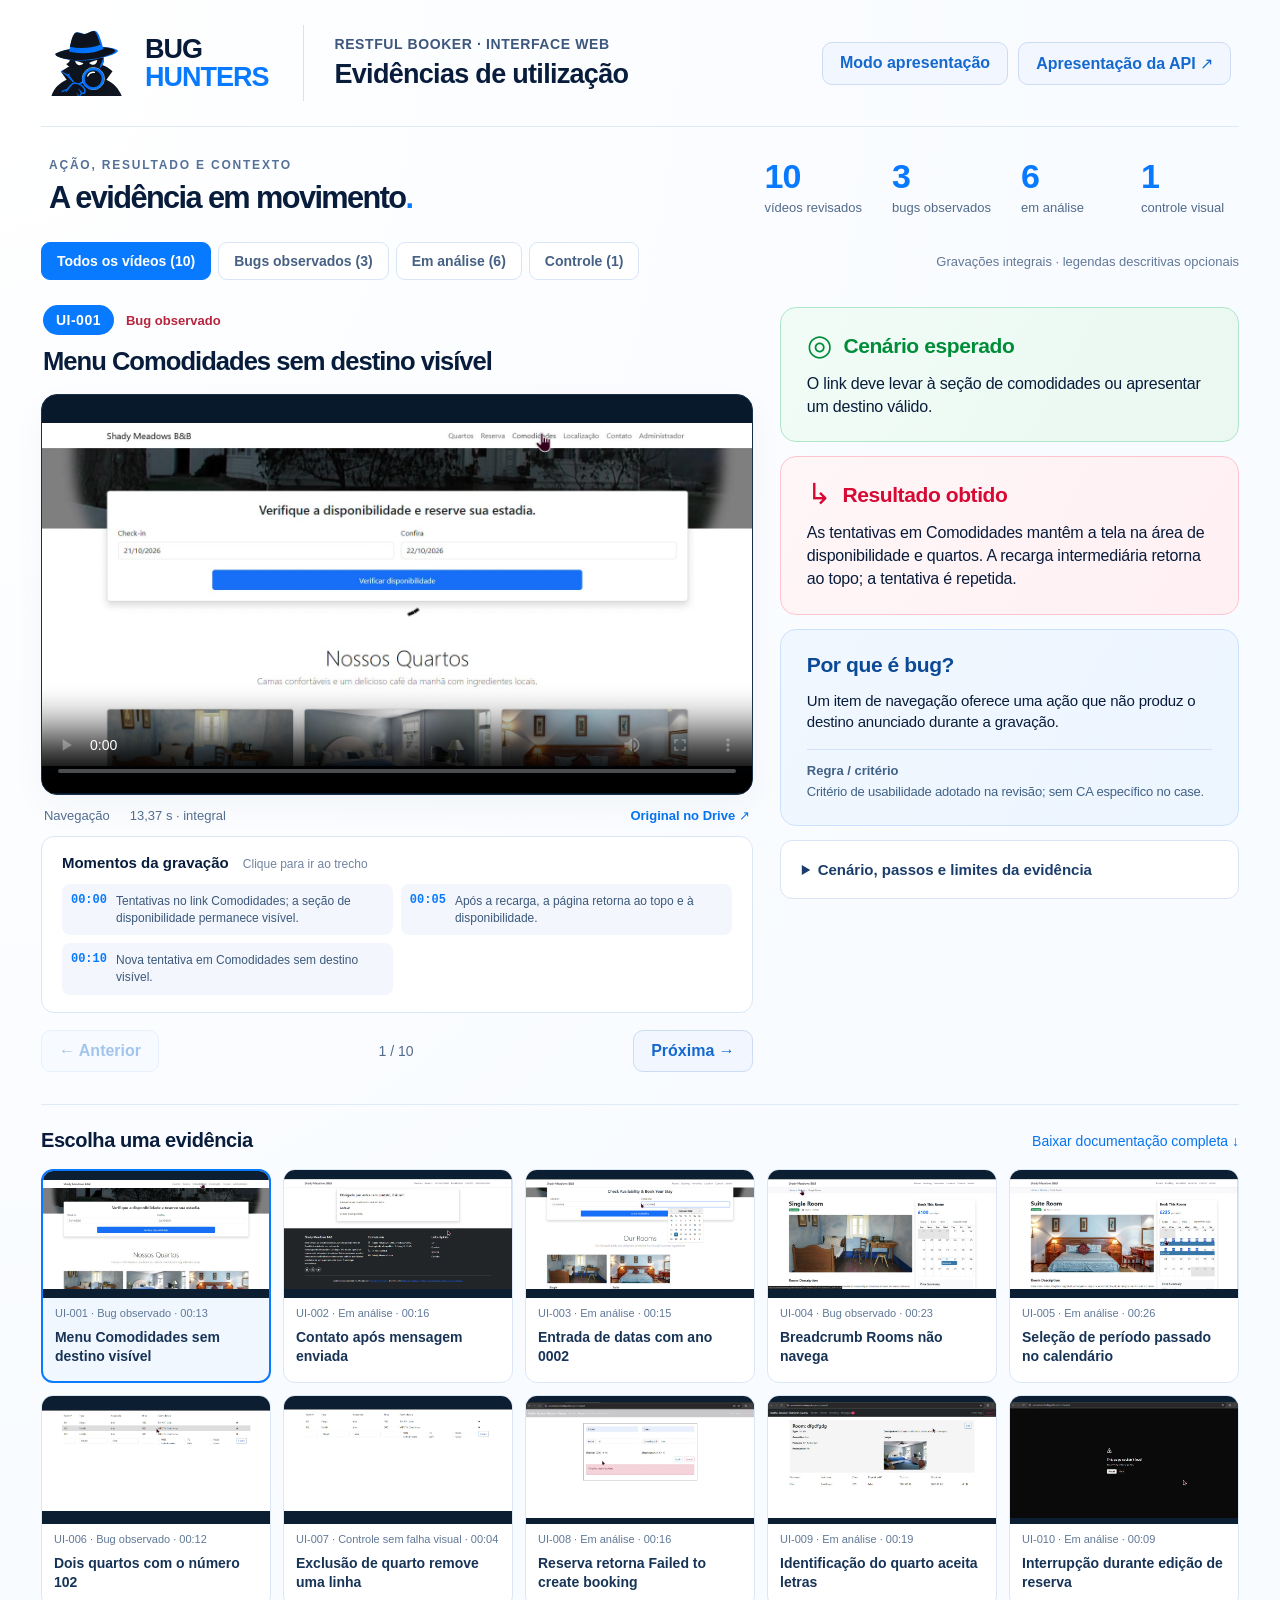
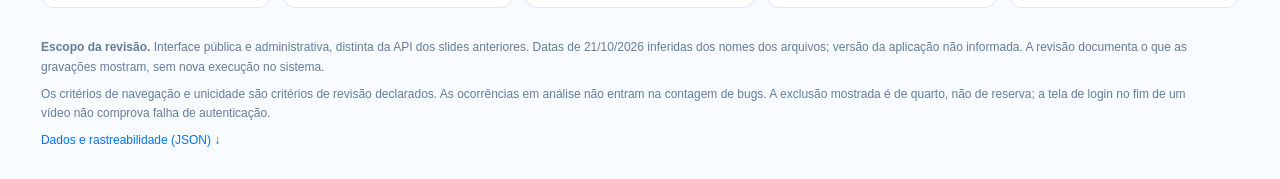
==== manual.html @ b0c9ce9c "Add reviewed UI video evidence with player, chapters and traceable reports" ====
<!doctype html>
<html lang="pt-BR">
<head>
  <meta charset="utf-8">
  <meta name="viewport" content="width=device-width,initial-scale=1">
  <meta name="theme-color" content="#f8fbff">
  <meta name="description" content="Evidências de utilização do Restful Booker: 10 vídeos revisados, cenários, resultados e análise dos bugs de interface.">
  <title>Evidências em vídeo | Bug Hunters</title>
  <link rel="icon" href="assets/favicon.svg" type="image/svg+xml">
  <link rel="stylesheet" href="manual.css">
  <script src="manual.js" defer></script>
</head>
<body>
  <header class="masthead">
    <a class="brand" href="index.html#slide-1" aria-label="Bug Hunters — apresentação"><img src="assets/bug-hunters-symbol.svg" alt=""><span>BUG<b>HUNTERS</b></span></a>
    <div class="heading"><span>RESTFUL BOOKER · INTERFACE WEB</span><strong>Evidências de utilização</strong></div>
    <div class="header-actions"><button class="button" id="presentation-mode" aria-pressed="false">Modo apresentação</button><a class="button api-link" href="index.html#slide-3">Apresentação da API ↗</a></div>
  </header>
  <main>
    <section class="overview" aria-label="Resultado da revisão">
      <div><p class="eyebrow">AÇÃO, RESULTADO E CONTEXTO</p><h1>A evidência em movimento<span>.</span></h1></div>
      <div class="metrics"><div><b>10</b><span>vídeos revisados</span></div><div><b>3</b><span>bugs observados</span></div><div><b>6</b><span>em análise</span></div><div><b>1</b><span>controle visual</span></div></div>
    </section>
    <div class="filter-row"><div class="filters" role="group" aria-label="Filtrar evidências"><button data-filter="all" aria-pressed="true">Todos os vídeos (10)</button><button data-filter="bug" aria-pressed="false">Bugs observados (3)</button><button data-filter="inconclusivo" aria-pressed="false">Em análise (6)</button><button data-filter="controle" aria-pressed="false">Controle (1)</button></div><span class="review-note">Gravações integrais · legendas descritivas opcionais</span></div>
    <section class="workspace" aria-label="Evidência selecionada">
      <div class="media-column">
        <div class="case-heading"><div><span id="case-id" class="id-tag"></span><span id="case-status" class="status"></span></div><h2 id="case-title"></h2></div>
        <div class="video-stage"><video id="evidence-video" controls playsinline preload="metadata" aria-label="Gravação de utilização selecionada"></video></div>
        <div class="video-meta"><span id="case-area"></span><span id="duration"></span><a id="source-link" target="_blank" rel="noopener">Original no Drive ↗</a></div>
        <div class="timeline"><h3>Momentos da gravação <small>Clique para ir ao trecho</small></h3><div id="chapters"></div></div>
        <div class="case-navigation"><button id="previous" class="button" aria-label="Evidência anterior">← Anterior</button><span id="counter"></span><button id="next" class="button" aria-label="Próxima evidência">Próxima →</button></div>
      </div>
      <aside class="analysis" aria-label="Cenário e análise">
        <article class="box expected"><h3><span aria-hidden="true">◎</span> Cenário esperado</h3><p id="expected"></p></article>
        <article class="box obtained"><h3><span aria-hidden="true">↳</span> Resultado obtido</h3><p id="obtained"></p></article>
        <article class="box explanation"><h3 id="why-title">Por que é bug?</h3><p id="why"></p><div class="rule"><strong>Regra / critério</strong><p id="rule"></p></div></article>
        <details class="details" id="execution"><summary>Cenário, passos e limites da evidência</summary><ol id="steps"></ol><h4>O que ainda precisa ser confirmado</h4><p id="limit"></p><p id="severity"></p></details>
      </aside>
    </section>
    <section class="library" aria-label="Índice dos vídeos"><div class="library-heading"><h2>Escolha uma evidência</h2><a href="EVIDENCIAS-UTILIZACAO.md" download>Baixar documentação completa ↓</a></div><nav id="evidence-list" aria-label="Vídeos disponíveis"></nav></section>
    <footer class="scope"><p><strong>Escopo da revisão.</strong> Interface pública e administrativa, distinta da API dos slides anteriores. Datas de 21/10/2026 inferidas dos nomes dos arquivos; versão da aplicação não informada. A revisão documenta o que as gravações mostram, sem nova execução no sistema.</p><p>Os critérios de navegação e unicidade são critérios de revisão declarados. As ocorrências em análise não entram na contagem de bugs. A exclusão mostrada é de quarto, não de reserva; a tela de login no fim de um vídeo não comprova falha de autenticação.</p><a href="manual-data.json" download>Dados e rastreabilidade (JSON) ↓</a></footer>
    <p class="sr-only" id="announcement" role="status" aria-live="polite"></p>
    <noscript>Ative JavaScript para abrir os vídeos. <a href="EVIDENCIAS-UTILIZACAO.md">Ler documentação</a>.</noscript>
  </main>
</body>
</html>
---- manual.css ----
:root{font-family:Inter,Segoe UI,Arial,sans-serif;color:#081c3b;background:#f8fbff;font-synthesis:none}*{box-sizing:border-box}body{margin:0;background:radial-gradient(ellipse at top left,#fff,#f8fbff 65%);min-height:100vh}button,a,video,summary{-webkit-tap-highlight-color:transparent}button,a{font:inherit}button,summary{cursor:pointer}a{color:#0674ee;text-decoration:none}button:focus-visible,a:focus-visible,summary:focus-visible,video:focus-visible{outline:3px solid #087aff;outline-offset:4px}button{border:0}button:disabled{opacity:.38;cursor:default}.masthead{margin:0 3.2%;padding:25px 8px;display:flex;align-items:center;gap:30px;border-bottom:1px solid #dfE9f6}.brand{display:flex;align-items:center;gap:20px;padding-right:35px;border-right:1px solid #d7e3f4;color:#071b39;font-size:27px;font-weight:850;line-height:1.04;letter-spacing:-1px}.brand img{width:76px;height:76px}.brand b{display:block;color:#087aff}.heading{display:grid;gap:7px}.heading>span{font-size:14px;color:#3e577c;letter-spacing:.6px;font-weight:650}.heading>strong{font-size:27px;letter-spacing:-.7px}.button{display:inline-flex;justify-content:center;align-items:center;gap:9px;border:1px solid #cbdcf3;border-radius:10px;background:#f2f7ff;color:#1569ce;padding:11px 17px;font-size:16px;font-weight:650;white-space:nowrap}.button:hover{background:#e5f0ff}.api-link{margin-left:auto}main{padding:0 3.2% 28px}.overview{display:flex;justify-content:space-between;align-items:center;gap:25px;padding:30px 8px 27px}.eyebrow{font-size:12px;letter-spacing:1.8px;font-weight:700;color:#557197;margin:0 0 9px}h1{font-size:clamp(25px,2.4vw,43px);letter-spacing:-1.6px;margin:0;line-height:1.1}h1 span{color:#087aff}.metrics{display:flex;gap:30px}.metrics>div{display:grid;gap:4px;min-width:90px}.metrics b{font-size:34px;color:#087aff;letter-spacing:-1px}.metrics span{font-size:13px;color:#526b8b}.filter-row{display:flex;justify-content:space-between;align-items:center;gap:18px;margin-bottom:25px}.filters{display:flex;flex-wrap:wrap;gap:7px}.filters button{border:1px solid #d8e5f7;border-radius:9px;background:white;color:#466183;padding:10px 15px;font-size:14px;font-weight:650}.filters button[aria-pressed=true]{background:#087aff;color:white;border-color:#087aff}.filters button:hover{box-shadow:0 3px 12px #087aff14}.review-note{color:#627898;font-size:13px}.workspace{display:grid;grid-template-columns:minmax(0,1.55fr) minmax(0,1fr);gap:27px;align-items:start}.media-column{min-width:0}.case-heading{padding:0 2px 18px}.case-heading>div{display:flex;align-items:center;gap:12px}.id-tag{font-size:14px;letter-spacing:.5px;font-weight:750;padding:7px 13px;border-radius:18px;color:white;background:#087aff}.status{font-size:13px;font-weight:650;color:#b6253e}.status[data-status=inconclusivo]{color:#906309}.status[data-status=controle]{color:#078240}.case-heading h2{font-size:clamp(25px,2vw,36px);line-height:1.15;letter-spacing:-1px;margin:12px 0 0}.video-stage{aspect-ratio:16/9;border-radius:16px;overflow:hidden;background:#07192b;border:1px solid #192f49;box-shadow:0 12px 35px #1029450a;display:flex;align-items:center;justify-content:center}.video-stage video{display:block;width:100%;height:100%;object-fit:contain}.video-meta{display:flex;align-items:center;gap:20px;font-size:13px;padding:13px 3px;color:#536d91}.video-meta a{margin-left:auto;font-weight:650}.timeline{padding:17px 20px;border:1px solid #dae7f7;border-radius:13px;background:white}.timeline h3{font-size:15px;margin:0 0 13px}.timeline h3 small{font-size:12px;margin-left:10px;font-weight:400;color:#7184a0}#chapters{display:grid;grid-template-columns:1fr 1fr;gap:8px}#chapters button{display:flex;align-items:flex-start;text-align:left;gap:9px;border-radius:8px;background:#f3f7fd;color:#3c587b;font-size:12px;line-height:1.4;padding:9px}#chapters button:hover{background:#e4f0ff}#chapters time{color:#087aff;font:650 12px Consolas,monospace;white-space:nowrap}.case-navigation{display:flex;justify-content:space-between;align-items:center;padding-top:17px}.case-navigation>span{font-size:14px;color:#536b8b}.analysis{display:grid;gap:14px;min-width:0;padding-top:2px}.box{padding:23px 26px;border:1px solid;border-radius:16px}.box h3{font-size:21px;letter-spacing:-.4px;margin:0 0 13px;display:flex;gap:12px;align-items:center}.box h3>span{font-size:29px;line-height:1}.box p{font-size:clamp(16px,1.2vw,22px);line-height:1.42;margin:0;letter-spacing:-.2px}.expected{background:linear-gradient(120deg,#f1fcf6,#eaf8f1);border-color:#afe6c9}.expected h3{color:#008d39}.obtained{background:linear-gradient(120deg,#fff6f7,#fff0f3);border-color:#ffc4d0}.obtained h3{color:#d70a33}.explanation{background:linear-gradient(120deg,#f0f7ff,#edf5ff);border-color:#cae2ff}.explanation h3{color:#0d4a96}.explanation>p{font-size:clamp(15px,1.05vw,19px)}.rule{border-top:1px solid #d1e3f9;margin-top:17px;padding-top:13px;color:#416287}.rule strong{font-size:13px;display:block;margin-bottom:5px}.rule p{font-size:13px;line-height:1.45}.details{border:1px solid #d9e5f5;border-radius:12px;background:white;padding:17px 21px;color:#456282;font-size:14px;line-height:1.55}.details summary{font-size:15px;font-weight:650;color:#1b3d6b}.details ol{padding-left:21px}.details h4{margin:17px 0 7px;color:#193c69}.details p{margin:7px 0}.library{margin-top:32px;border-top:1px solid #e0e9f6;padding-top:24px}.library-heading{display:flex;justify-content:space-between;align-items:center;gap:16px;margin-bottom:17px}.library h2{font-size:20px;margin:0;letter-spacing:-.4px}.library-heading a{font-size:14px}.library nav{display:grid;grid-template-columns:repeat(5,minmax(0,1fr));gap:12px}.evidence-card{display:flex;flex-direction:column;text-align:left;gap:9px;min-width:0;padding:0 0 15px;overflow:hidden;border:1px solid #dce7f6;border-radius:12px;background:white;color:#173356;transition:transform .18s,border-color .18s}.evidence-card:hover{transform:translateY(-3px);border-color:#78b4ff}.evidence-card[aria-current=true]{border:2px solid #087aff;background:#f0f7ff}.evidence-card img{width:100%;aspect-ratio:16/9;object-fit:contain;background:#0b1e32}.evidence-card span,.evidence-card strong{margin:0 12px}.evidence-card strong{font-size:14px;line-height:1.35}.evidence-card span{font-size:11px;color:#607897}.scope{font-size:12px;line-height:1.65;color:#657c99;padding:23px 0 0;max-width:1150px}.scope p{margin:7px 0}.sr-only{position:absolute;width:1px;height:1px;padding:0;margin:-1px;overflow:hidden;clip:rect(0,0,0,0);white-space:nowrap;border:0}.is-switching .box,.is-switching .case-heading{animation:enter .3s ease both}@keyframes enter{from{opacity:.3;transform:translateY(7px)}to{opacity:1;transform:none}}@media(min-width:1700px){.box{padding:26px 30px}.box h3{font-size:25px}.timeline{padding:19px 23px}#chapters button{font-size:14px}#chapters time{font-size:14px}.video-meta{font-size:15px}.case-heading{padding-bottom:20px}.heading strong{font-size:30px}}@media(max-width:1100px){.masthead{gap:18px;padding:18px 0}.brand{font-size:22px;padding-right:18px;gap:10px}.brand img{width:57px;height:57px}.heading>strong{font-size:22px}.heading>span{font-size:11px}.overview{align-items:start}.metrics{gap:17px}.metrics>div{min-width:60px}.metrics b{font-size:28px}.metrics span{font-size:11px}.workspace{grid-template-columns:1.3fr 1fr;gap:18px}.box{padding:18px}.box h3{font-size:18px}.review-note{display:none}.library nav{grid-template-columns:repeat(3,minmax(0,1fr))}}@media(max-width:760px){main{padding:0 18px 24px}.masthead{margin:0 18px;flex-wrap:wrap;gap:13px}.brand{border:0;padding:0}.brand img{width:47px;height:47px}.brand span{font-size:20px}.heading{margin-left:auto;text-align:right;max-width:55%}.heading>strong{font-size:17px}.api-link{padding:8px 11px;font-size:12px;margin-left:0;width:100%}.overview{display:block;padding:25px 0 20px}h1{font-size:29px}.metrics{margin-top:20px;justify-content:space-between;gap:8px}.metrics b{font-size:27px}.metrics span{font-size:10px}.filters button{font-size:12px;padding:9px 10px}.filter-row{margin-bottom:22px}.workspace{grid-template-columns:1fr;gap:24px}.case-heading h2{font-size:27px}.video-stage{border-radius:11px}.video-meta{gap:11px;font-size:11px}#chapters{grid-template-columns:1fr}.timeline h3 small{display:block;margin:5px 0 0}.box{padding:21px}.box h3{font-size:21px}.box p{font-size:17px}.rule p{font-size:13px}.explanation>p{font-size:16px}.library-heading{align-items:start;flex-direction:column;gap:10px}.library nav{grid-template-columns:repeat(2,minmax(0,1fr));gap:10px}.evidence-card strong{font-size:12px}.case-navigation .button{font-size:13px;padding:10px 14px}}@media(prefers-reduced-motion:reduce){*,*::before,*::after{animation:none!important;transition:none!important;scroll-behavior:auto!important}}
.header-actions{display:flex;gap:10px;margin-left:auto}.header-actions .api-link{margin-left:0}.presenting .overview,.presenting .filter-row,.presenting .library,.presenting .scope{display:none}.presenting .masthead{padding-top:15px;padding-bottom:15px}.presenting main{padding-top:20px}.presenting .brand img{width:55px;height:55px}.presenting .heading strong{font-size:25px}@media(min-width:1000px){.presenting .workspace{height:calc(100dvh - 130px)}.presenting .media-column{height:100%;display:flex;flex-direction:column;min-height:0}.presenting .video-stage{flex:1;aspect-ratio:auto;min-height:0}.presenting .case-heading,.presenting .timeline,.presenting .case-navigation,.presenting .video-meta{flex-shrink:0}.presenting .analysis{max-height:100%;overflow-y:auto;padding:2px 3px 5px}.presenting .case-heading h2{font-size:32px}}@media(max-width:760px){.header-actions{width:100%;margin:0;display:grid;grid-template-columns:1fr 1fr}.header-actions .button{font-size:11px;padding:9px 5px}.header-actions .api-link{width:auto}}
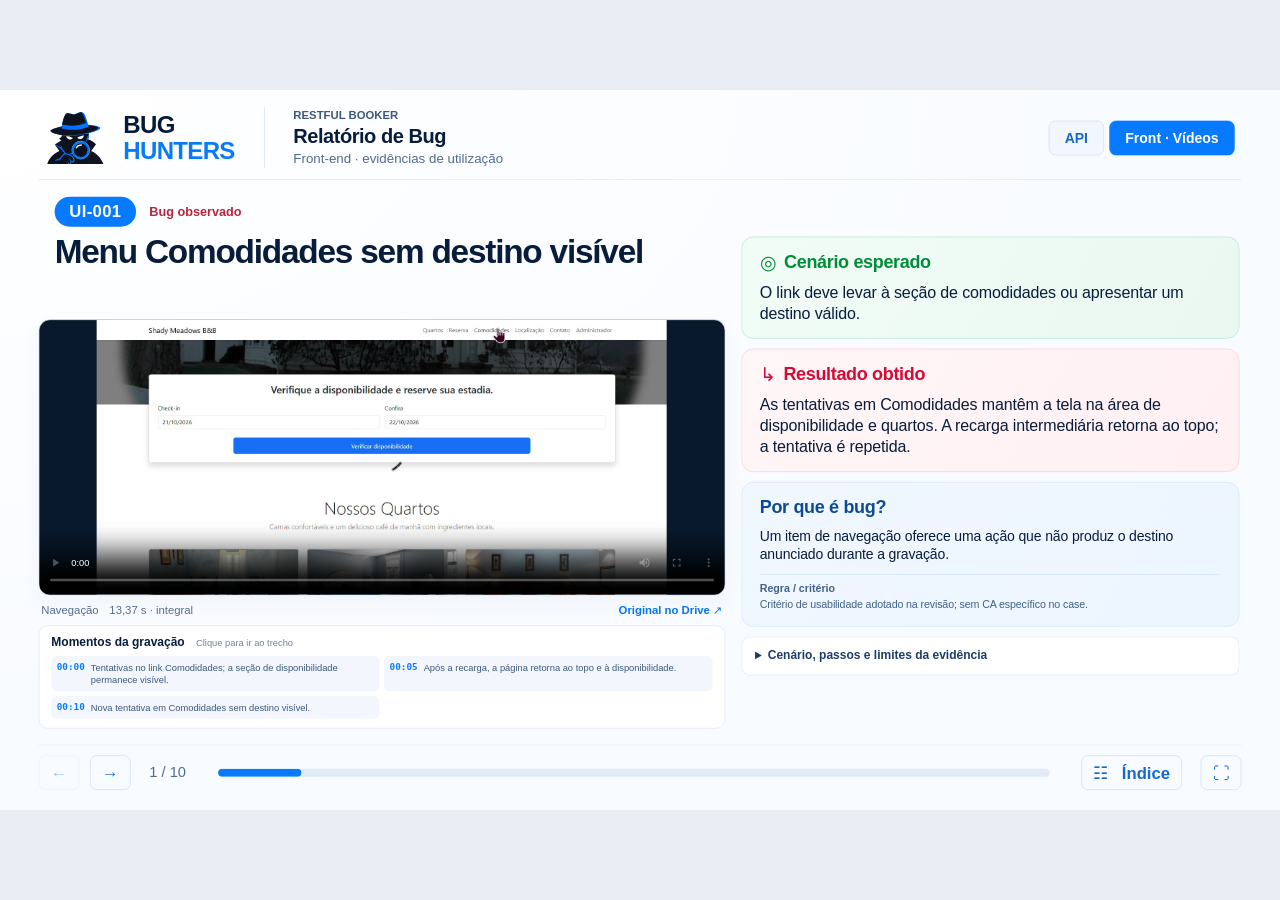
==== commit b1800620: "Match front-end video evidence to API slide layout and add mode switching" ====
--- a/manual.html
+++ b/manual.html
@@ -11,24 +11,20 @@
   <script src="manual.js" defer></script>
 </head>
 <body>
+<div class="frontend-canvas" id="frontend-canvas">
   <header class="masthead">
     <a class="brand" href="index.html#slide-1" aria-label="Bug Hunters — apresentação"><img src="assets/bug-hunters-symbol.svg" alt=""><span>BUG<b>HUNTERS</b></span></a>
-    <div class="heading"><span>RESTFUL BOOKER · INTERFACE WEB</span><strong>Evidências de utilização</strong></div>
-    <div class="header-actions"><button class="button" id="presentation-mode" aria-pressed="false">Modo apresentação</button><a class="button api-link" href="index.html#slide-3">Apresentação da API ↗</a></div>
+    <div class="heading"><span>RESTFUL BOOKER</span><strong>Relatório de Bug</strong><small>Front-end · evidências de utilização</small></div>
+    <nav class="header-actions" aria-label="Modo de documentação"><a class="button api-link" href="index.html#slide-3">API</a><span class="button active-mode" aria-current="page">Front · Vídeos</span></nav>
   </header>
   <main>
-    <section class="overview" aria-label="Resultado da revisão">
-      <div><p class="eyebrow">AÇÃO, RESULTADO E CONTEXTO</p><h1>A evidência em movimento<span>.</span></h1></div>
-      <div class="metrics"><div><b>10</b><span>vídeos revisados</span></div><div><b>3</b><span>bugs observados</span></div><div><b>6</b><span>em análise</span></div><div><b>1</b><span>controle visual</span></div></div>
-    </section>
-    <div class="filter-row"><div class="filters" role="group" aria-label="Filtrar evidências"><button data-filter="all" aria-pressed="true">Todos os vídeos (10)</button><button data-filter="bug" aria-pressed="false">Bugs observados (3)</button><button data-filter="inconclusivo" aria-pressed="false">Em análise (6)</button><button data-filter="controle" aria-pressed="false">Controle (1)</button></div><span class="review-note">Gravações integrais · legendas descritivas opcionais</span></div>
     <section class="workspace" aria-label="Evidência selecionada">
       <div class="media-column">
         <div class="case-heading"><div><span id="case-id" class="id-tag"></span><span id="case-status" class="status"></span></div><h2 id="case-title"></h2></div>
         <div class="video-stage"><video id="evidence-video" controls playsinline preload="metadata" aria-label="Gravação de utilização selecionada"></video></div>
         <div class="video-meta"><span id="case-area"></span><span id="duration"></span><a id="source-link" target="_blank" rel="noopener">Original no Drive ↗</a></div>
         <div class="timeline"><h3>Momentos da gravação <small>Clique para ir ao trecho</small></h3><div id="chapters"></div></div>
-        <div class="case-navigation"><button id="previous" class="button" aria-label="Evidência anterior">← Anterior</button><span id="counter"></span><button id="next" class="button" aria-label="Próxima evidência">Próxima →</button></div>
+
       </div>
       <aside class="analysis" aria-label="Cenário e análise">
         <article class="box expected"><h3><span aria-hidden="true">◎</span> Cenário esperado</h3><p id="expected"></p></article>
@@ -37,10 +33,18 @@
         <details class="details" id="execution"><summary>Cenário, passos e limites da evidência</summary><ol id="steps"></ol><h4>O que ainda precisa ser confirmado</h4><p id="limit"></p><p id="severity"></p></details>
       </aside>
     </section>
-    <section class="library" aria-label="Índice dos vídeos"><div class="library-heading"><h2>Escolha uma evidência</h2><a href="EVIDENCIAS-UTILIZACAO.md" download>Baixar documentação completa ↓</a></div><nav id="evidence-list" aria-label="Vídeos disponíveis"></nav></section>
-    <footer class="scope"><p><strong>Escopo da revisão.</strong> Interface pública e administrativa, distinta da API dos slides anteriores. Datas de 21/10/2026 inferidas dos nomes dos arquivos; versão da aplicação não informada. A revisão documenta o que as gravações mostram, sem nova execução no sistema.</p><p>Os critérios de navegação e unicidade são critérios de revisão declarados. As ocorrências em análise não entram na contagem de bugs. A exclusão mostrada é de quarto, não de reserva; a tela de login no fim de um vídeo não comprova falha de autenticação.</p><a href="manual-data.json" download>Dados e rastreabilidade (JSON) ↓</a></footer>
     <p class="sr-only" id="announcement" role="status" aria-live="polite"></p>
     <noscript>Ative JavaScript para abrir os vídeos. <a href="EVIDENCIAS-UTILIZACAO.md">Ler documentação</a>.</noscript>
   </main>
+<footer class="case-navigation"><div class="directions"><button id="previous" class="button" aria-label="Evidência anterior">←</button><button id="next" class="button" aria-label="Próxima evidência">→</button></div><span id="counter"></span><div class="nav-progress" role="progressbar" aria-label="Progresso das evidências" aria-valuemin="1"><span id="front-progress"></span></div><button id="open-front-index" class="button">☷ &nbsp; Índice</button><button id="front-fullscreen" class="button" aria-label="Ativar tela cheia">⛶</button></footer>
+</div>
+<dialog id="front-index" aria-labelledby="front-index-title"><div class="index-top"><h2 id="front-index-title">Evidências do Front</h2><button class="button" id="close-front-index">Fechar</button></div>    <section class="overview" aria-label="Resultado da revisão">
+      <div><p class="eyebrow">AÇÃO, RESULTADO E CONTEXTO</p><h1>A evidência em movimento<span>.</span></h1></div>
+      <div class="metrics"><div><b>10</b><span>vídeos revisados</span></div><div><b>3</b><span>bugs observados</span></div><div><b>6</b><span>em análise</span></div><div><b>1</b><span>controle visual</span></div></div>
+    </section>
+    <div class="filter-row"><div class="filters" role="group" aria-label="Filtrar evidências"><button data-filter="all" aria-pressed="true">Todos os vídeos (10)</button><button data-filter="bug" aria-pressed="false">Bugs observados (3)</button><button data-filter="inconclusivo" aria-pressed="false">Em análise (6)</button><button data-filter="controle" aria-pressed="false">Controle (1)</button></div><span class="review-note">Gravações integrais · legendas descritivas opcionais</span></div>
+    <section class="library" aria-label="Índice dos vídeos"><div class="library-heading"><h2>Escolha uma evidência</h2><a href="EVIDENCIAS-UTILIZACAO.md" download>Baixar documentação completa ↓</a></div><nav id="evidence-list" aria-label="Vídeos disponíveis"></nav></section>
+    <footer class="scope"><p><strong>Escopo da revisão.</strong> Interface pública e administrativa, distinta da API dos slides anteriores. Datas de 21/10/2026 inferidas dos nomes dos arquivos; versão da aplicação não informada. A revisão documenta o que as gravações mostram, sem nova execução no sistema.</p><p>Os critérios de navegação e unicidade são critérios de revisão declarados. As ocorrências em análise não entram na contagem de bugs. A exclusão mostrada é de quarto, não de reserva; a tela de login no fim de um vídeo não comprova falha de autenticação.</p><a href="manual-data.json" download>Dados e rastreabilidade (JSON) ↓</a></footer>
+</dialog>
 </body>
 </html>
--- a/manual.css
+++ b/manual.css
@@ -1,2 +1,3 @@
 :root{font-family:Inter,Segoe UI,Arial,sans-serif;color:#081c3b;background:#f8fbff;font-synthesis:none}*{box-sizing:border-box}body{margin:0;background:radial-gradient(ellipse at top left,#fff,#f8fbff 65%);min-height:100vh}button,a,video,summary{-webkit-tap-highlight-color:transparent}button,a{font:inherit}button,summary{cursor:pointer}a{color:#0674ee;text-decoration:none}button:focus-visible,a:focus-visible,summary:focus-visible,video:focus-visible{outline:3px solid #087aff;outline-offset:4px}button{border:0}button:disabled{opacity:.38;cursor:default}.masthead{margin:0 3.2%;padding:25px 8px;display:flex;align-items:center;gap:30px;border-bottom:1px solid #dfE9f6}.brand{display:flex;align-items:center;gap:20px;padding-right:35px;border-right:1px solid #d7e3f4;color:#071b39;font-size:27px;font-weight:850;line-height:1.04;letter-spacing:-1px}.brand img{width:76px;height:76px}.brand b{display:block;color:#087aff}.heading{display:grid;gap:7px}.heading>span{font-size:14px;color:#3e577c;letter-spacing:.6px;font-weight:650}.heading>strong{font-size:27px;letter-spacing:-.7px}.button{display:inline-flex;justify-content:center;align-items:center;gap:9px;border:1px solid #cbdcf3;border-radius:10px;background:#f2f7ff;color:#1569ce;padding:11px 17px;font-size:16px;font-weight:650;white-space:nowrap}.button:hover{background:#e5f0ff}.api-link{margin-left:auto}main{padding:0 3.2% 28px}.overview{display:flex;justify-content:space-between;align-items:center;gap:25px;padding:30px 8px 27px}.eyebrow{font-size:12px;letter-spacing:1.8px;font-weight:700;color:#557197;margin:0 0 9px}h1{font-size:clamp(25px,2.4vw,43px);letter-spacing:-1.6px;margin:0;line-height:1.1}h1 span{color:#087aff}.metrics{display:flex;gap:30px}.metrics>div{display:grid;gap:4px;min-width:90px}.metrics b{font-size:34px;color:#087aff;letter-spacing:-1px}.metrics span{font-size:13px;color:#526b8b}.filter-row{display:flex;justify-content:space-between;align-items:center;gap:18px;margin-bottom:25px}.filters{display:flex;flex-wrap:wrap;gap:7px}.filters button{border:1px solid #d8e5f7;border-radius:9px;background:white;color:#466183;padding:10px 15px;font-size:14px;font-weight:650}.filters button[aria-pressed=true]{background:#087aff;color:white;border-color:#087aff}.filters button:hover{box-shadow:0 3px 12px #087aff14}.review-note{color:#627898;font-size:13px}.workspace{display:grid;grid-template-columns:minmax(0,1.55fr) minmax(0,1fr);gap:27px;align-items:start}.media-column{min-width:0}.case-heading{padding:0 2px 18px}.case-heading>div{display:flex;align-items:center;gap:12px}.id-tag{font-size:14px;letter-spacing:.5px;font-weight:750;padding:7px 13px;border-radius:18px;color:white;background:#087aff}.status{font-size:13px;font-weight:650;color:#b6253e}.status[data-status=inconclusivo]{color:#906309}.status[data-status=controle]{color:#078240}.case-heading h2{font-size:clamp(25px,2vw,36px);line-height:1.15;letter-spacing:-1px;margin:12px 0 0}.video-stage{aspect-ratio:16/9;border-radius:16px;overflow:hidden;background:#07192b;border:1px solid #192f49;box-shadow:0 12px 35px #1029450a;display:flex;align-items:center;justify-content:center}.video-stage video{display:block;width:100%;height:100%;object-fit:contain}.video-meta{display:flex;align-items:center;gap:20px;font-size:13px;padding:13px 3px;color:#536d91}.video-meta a{margin-left:auto;font-weight:650}.timeline{padding:17px 20px;border:1px solid #dae7f7;border-radius:13px;background:white}.timeline h3{font-size:15px;margin:0 0 13px}.timeline h3 small{font-size:12px;margin-left:10px;font-weight:400;color:#7184a0}#chapters{display:grid;grid-template-columns:1fr 1fr;gap:8px}#chapters button{display:flex;align-items:flex-start;text-align:left;gap:9px;border-radius:8px;background:#f3f7fd;color:#3c587b;font-size:12px;line-height:1.4;padding:9px}#chapters button:hover{background:#e4f0ff}#chapters time{color:#087aff;font:650 12px Consolas,monospace;white-space:nowrap}.case-navigation{display:flex;justify-content:space-between;align-items:center;padding-top:17px}.case-navigation>span{font-size:14px;color:#536b8b}.analysis{display:grid;gap:14px;min-width:0;padding-top:2px}.box{padding:23px 26px;border:1px solid;border-radius:16px}.box h3{font-size:21px;letter-spacing:-.4px;margin:0 0 13px;display:flex;gap:12px;align-items:center}.box h3>span{font-size:29px;line-height:1}.box p{font-size:clamp(16px,1.2vw,22px);line-height:1.42;margin:0;letter-spacing:-.2px}.expected{background:linear-gradient(120deg,#f1fcf6,#eaf8f1);border-color:#afe6c9}.expected h3{color:#008d39}.obtained{background:linear-gradient(120deg,#fff6f7,#fff0f3);border-color:#ffc4d0}.obtained h3{color:#d70a33}.explanation{background:linear-gradient(120deg,#f0f7ff,#edf5ff);border-color:#cae2ff}.explanation h3{color:#0d4a96}.explanation>p{font-size:clamp(15px,1.05vw,19px)}.rule{border-top:1px solid #d1e3f9;margin-top:17px;padding-top:13px;color:#416287}.rule strong{font-size:13px;display:block;margin-bottom:5px}.rule p{font-size:13px;line-height:1.45}.details{border:1px solid #d9e5f5;border-radius:12px;background:white;padding:17px 21px;color:#456282;font-size:14px;line-height:1.55}.details summary{font-size:15px;font-weight:650;color:#1b3d6b}.details ol{padding-left:21px}.details h4{margin:17px 0 7px;color:#193c69}.details p{margin:7px 0}.library{margin-top:32px;border-top:1px solid #e0e9f6;padding-top:24px}.library-heading{display:flex;justify-content:space-between;align-items:center;gap:16px;margin-bottom:17px}.library h2{font-size:20px;margin:0;letter-spacing:-.4px}.library-heading a{font-size:14px}.library nav{display:grid;grid-template-columns:repeat(5,minmax(0,1fr));gap:12px}.evidence-card{display:flex;flex-direction:column;text-align:left;gap:9px;min-width:0;padding:0 0 15px;overflow:hidden;border:1px solid #dce7f6;border-radius:12px;background:white;color:#173356;transition:transform .18s,border-color .18s}.evidence-card:hover{transform:translateY(-3px);border-color:#78b4ff}.evidence-card[aria-current=true]{border:2px solid #087aff;background:#f0f7ff}.evidence-card img{width:100%;aspect-ratio:16/9;object-fit:contain;background:#0b1e32}.evidence-card span,.evidence-card strong{margin:0 12px}.evidence-card strong{font-size:14px;line-height:1.35}.evidence-card span{font-size:11px;color:#607897}.scope{font-size:12px;line-height:1.65;color:#657c99;padding:23px 0 0;max-width:1150px}.scope p{margin:7px 0}.sr-only{position:absolute;width:1px;height:1px;padding:0;margin:-1px;overflow:hidden;clip:rect(0,0,0,0);white-space:nowrap;border:0}.is-switching .box,.is-switching .case-heading{animation:enter .3s ease both}@keyframes enter{from{opacity:.3;transform:translateY(7px)}to{opacity:1;transform:none}}@media(min-width:1700px){.box{padding:26px 30px}.box h3{font-size:25px}.timeline{padding:19px 23px}#chapters button{font-size:14px}#chapters time{font-size:14px}.video-meta{font-size:15px}.case-heading{padding-bottom:20px}.heading strong{font-size:30px}}@media(max-width:1100px){.masthead{gap:18px;padding:18px 0}.brand{font-size:22px;padding-right:18px;gap:10px}.brand img{width:57px;height:57px}.heading>strong{font-size:22px}.heading>span{font-size:11px}.overview{align-items:start}.metrics{gap:17px}.metrics>div{min-width:60px}.metrics b{font-size:28px}.metrics span{font-size:11px}.workspace{grid-template-columns:1.3fr 1fr;gap:18px}.box{padding:18px}.box h3{font-size:18px}.review-note{display:none}.library nav{grid-template-columns:repeat(3,minmax(0,1fr))}}@media(max-width:760px){main{padding:0 18px 24px}.masthead{margin:0 18px;flex-wrap:wrap;gap:13px}.brand{border:0;padding:0}.brand img{width:47px;height:47px}.brand span{font-size:20px}.heading{margin-left:auto;text-align:right;max-width:55%}.heading>strong{font-size:17px}.api-link{padding:8px 11px;font-size:12px;margin-left:0;width:100%}.overview{display:block;padding:25px 0 20px}h1{font-size:29px}.metrics{margin-top:20px;justify-content:space-between;gap:8px}.metrics b{font-size:27px}.metrics span{font-size:10px}.filters button{font-size:12px;padding:9px 10px}.filter-row{margin-bottom:22px}.workspace{grid-template-columns:1fr;gap:24px}.case-heading h2{font-size:27px}.video-stage{border-radius:11px}.video-meta{gap:11px;font-size:11px}#chapters{grid-template-columns:1fr}.timeline h3 small{display:block;margin:5px 0 0}.box{padding:21px}.box h3{font-size:21px}.box p{font-size:17px}.rule p{font-size:13px}.explanation>p{font-size:16px}.library-heading{align-items:start;flex-direction:column;gap:10px}.library nav{grid-template-columns:repeat(2,minmax(0,1fr));gap:10px}.evidence-card strong{font-size:12px}.case-navigation .button{font-size:13px;padding:10px 14px}}@media(prefers-reduced-motion:reduce){*,*::before,*::after{animation:none!important;transition:none!important;scroll-behavior:auto!important}}
 .header-actions{display:flex;gap:10px;margin-left:auto}.header-actions .api-link{margin-left:0}.presenting .overview,.presenting .filter-row,.presenting .library,.presenting .scope{display:none}.presenting .masthead{padding-top:15px;padding-bottom:15px}.presenting main{padding-top:20px}.presenting .brand img{width:55px;height:55px}.presenting .heading strong{font-size:25px}@media(min-width:1000px){.presenting .workspace{height:calc(100dvh - 130px)}.presenting .media-column{height:100%;display:flex;flex-direction:column;min-height:0}.presenting .video-stage{flex:1;aspect-ratio:auto;min-height:0}.presenting .case-heading,.presenting .timeline,.presenting .case-navigation,.presenting .video-meta{flex-shrink:0}.presenting .analysis{max-height:100%;overflow-y:auto;padding:2px 3px 5px}.presenting .case-heading h2{font-size:32px}}@media(max-width:760px){.header-actions{width:100%;margin:0;display:grid;grid-template-columns:1fr 1fr}.header-actions .button{font-size:11px;padding:9px 5px}.header-actions .api-link{width:auto}}
+.frontend-canvas{position:fixed;left:50%;top:50%;width:1920px;height:1080px;transform:translate(-50%,-50%) scale(var(--front-scale,1));transform-origin:center;background:radial-gradient(ellipse at top left,#fff,#f8fbff 65%);overflow:hidden}html,body{height:100%;width:100%;overflow:hidden;background:#e9eef5}.frontend-canvas>.masthead{position:absolute;top:29px;left:58px;right:58px;margin:0;height:106px;padding:0 10px 20px;gap:43px;flex-wrap:nowrap}.frontend-canvas .brand{font-size:36px;gap:26px;padding-right:44px;border-right:1px solid #d4e1f2}.frontend-canvas .brand img{width:91px;height:91px}.frontend-canvas .heading{gap:5px;text-align:left;max-width:none;margin:0}.frontend-canvas .heading>span{font-size:17px;letter-spacing:0}.frontend-canvas .heading strong{font-size:30px;letter-spacing:-.7px}.frontend-canvas .heading small{font-size:20px;color:#536b92}.frontend-canvas .header-actions{display:flex;width:auto;margin-left:auto;gap:8px}.frontend-canvas .header-actions .button{font-size:21px;padding:13px 23px;width:auto}.active-mode{background:#087aff;color:white;border-color:#087aff}.frontend-canvas>main{position:absolute;inset:160px 58px 122px;padding:0}.frontend-canvas .workspace{height:100%;display:grid;grid-template-columns:minmax(0,1.372fr) minmax(0,1fr);gap:24px}.frontend-canvas .media-column{height:100%;min-height:0;display:flex;flex-direction:column}.frontend-canvas .case-heading{height:184px;padding:0 8px 16px 24px;flex-shrink:0}.frontend-canvas .case-heading h2{font-size:50px;letter-spacing:-1.8px;margin-top:12px;line-height:1.06}.frontend-canvas .id-tag{font-size:25px;padding:8px 22px;border-radius:26px}.frontend-canvas .status{font-size:19px}.frontend-canvas .case-heading>div{gap:20px}.frontend-canvas .video-stage{flex:1;min-height:0;aspect-ratio:auto;border:1px solid #d5e3f5;background:#07192b;border-radius:17px}.frontend-canvas .video-meta{flex-shrink:0;font-size:17px;padding:12px 4px;gap:16px}.frontend-canvas .timeline{flex-shrink:0;padding:14px 18px;border-radius:14px}.frontend-canvas .timeline h3{font-size:18px;margin-bottom:10px}.frontend-canvas .timeline h3 small{display:inline;margin-left:12px;font-size:14px}.frontend-canvas #chapters{grid-template-columns:1fr 1fr;gap:7px}.frontend-canvas #chapters button{font-size:14px;padding:8px;line-height:1.3}.frontend-canvas #chapters time{font-size:14px}.frontend-canvas .analysis{padding:60px 3px 1px 0;gap:15px;max-height:100%;overflow-y:auto;scrollbar-width:thin}.frontend-canvas .box{padding:22px 27px;border-radius:18px}.frontend-canvas .box h3{font-size:27px;margin-bottom:14px;letter-spacing:-.5px}.frontend-canvas .box p{font-size:24px;line-height:1.3}.frontend-canvas .explanation>p{font-size:21px}.frontend-canvas .rule{margin-top:15px;padding-top:12px}.frontend-canvas .rule strong{font-size:16px}.frontend-canvas .rule p{font-size:16px;line-height:1.3}.frontend-canvas .details{font-size:18px;padding:14px 20px}.frontend-canvas .details summary{font-size:18px}.frontend-canvas .case-navigation{position:absolute;bottom:30px;left:58px;right:58px;height:68px;border-top:1px solid #dfe9f6;display:flex;align-items:center;gap:28px;padding-top:15px}.directions{display:flex;gap:16px}.frontend-canvas .case-navigation .button{min-width:58px;min-height:52px;font-size:25px;padding:10px 17px;background:#f8fbff}.frontend-canvas .case-navigation>span{font-size:22px;white-space:nowrap}.nav-progress{height:12px;flex:1;margin:0 20px;background:#e1eaf6;border-radius:6px;overflow:hidden}.nav-progress>span{display:block;height:100%;background:#087aff;border-radius:6px;transition:width .4s ease}#front-index{width:min(1420px,calc(100vw - 32px));max-height:calc(100dvh - 40px);overflow:auto;border:1px solid #d5e3f4;border-radius:20px;padding:27px;background:#f8fbff;color:#081c3b;box-shadow:0 25px 90px #0b234644}#front-index::backdrop{background:#071c3880;backdrop-filter:blur(5px)}.index-top{display:flex;justify-content:space-between;align-items:center;gap:15px}.index-top h2{font-size:28px;margin:0}#front-index .overview{padding:25px 0}#front-index .overview h1{font-size:26px}#front-index .library{margin-top:5px;padding-top:18px}#front-index .library nav{grid-template-columns:repeat(5,minmax(0,1fr))}#front-index .filter-row{flex-wrap:wrap}#front-index .scope{max-width:none}#front-index .metrics{gap:15px}#front-index .metrics>div{min-width:70px}#front-index .metrics b{font-size:28px}#front-index .metrics span{font-size:11px}@media(max-width:760px){#front-index .overview{display:block}#front-index .metrics{margin-top:20px}#front-index .library nav{grid-template-columns:repeat(2,minmax(0,1fr))}#front-index .library-heading{align-items:start;flex-direction:column}}@media(prefers-reduced-motion:reduce){.nav-progress>span{transition:none}}
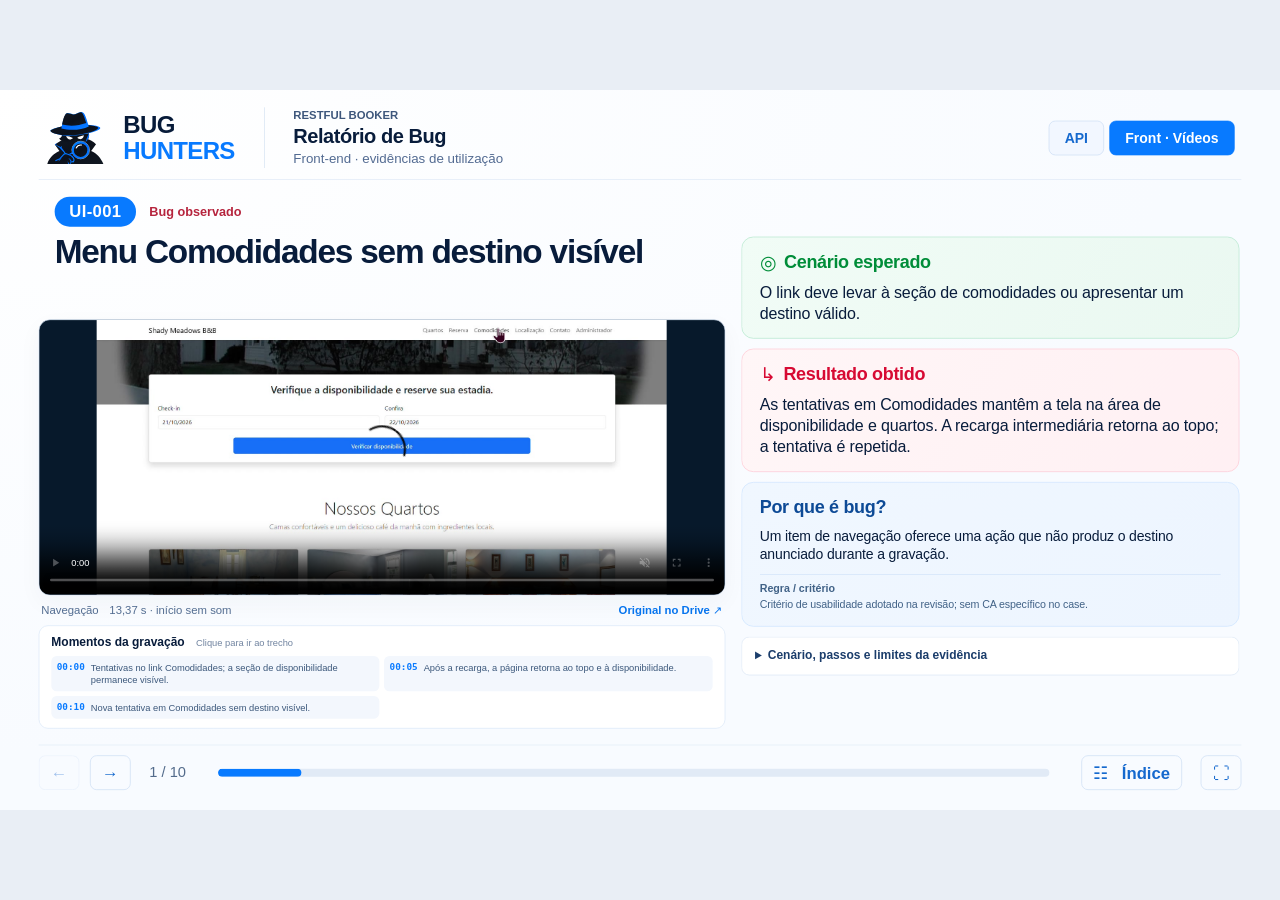
==== commit d09b9b1f: "Automatically load and play selected video evidence muted" ====
--- a/manual.html
+++ b/manual.html
@@ -21,7 +21,7 @@
     <section class="workspace" aria-label="Evidência selecionada">
       <div class="media-column">
         <div class="case-heading"><div><span id="case-id" class="id-tag"></span><span id="case-status" class="status"></span></div><h2 id="case-title"></h2></div>
-        <div class="video-stage"><video id="evidence-video" controls playsinline preload="metadata" aria-label="Gravação de utilização selecionada"></video></div>
+        <div class="video-stage"><video id="evidence-video" controls autoplay muted playsinline preload="auto" aria-label="Gravação de utilização selecionada"></video></div>
         <div class="video-meta"><span id="case-area"></span><span id="duration"></span><a id="source-link" target="_blank" rel="noopener">Original no Drive ↗</a></div>
         <div class="timeline"><h3>Momentos da gravação <small>Clique para ir ao trecho</small></h3><div id="chapters"></div></div>
 
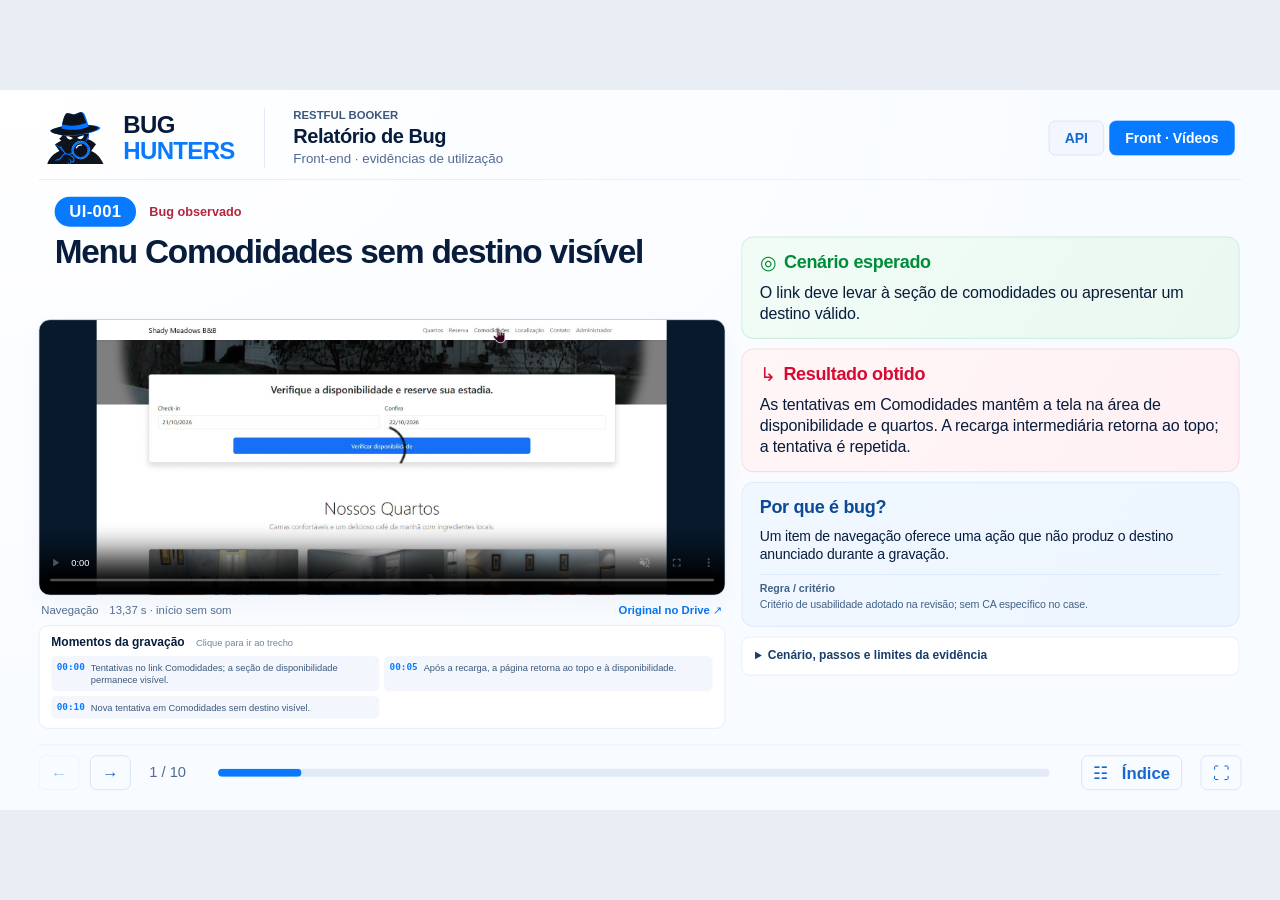
==== commit b8ea6913: "Loop video evidence automatically after playback ends" ====
--- a/manual.html
+++ b/manual.html
@@ -21,7 +21,7 @@
     <section class="workspace" aria-label="Evidência selecionada">
       <div class="media-column">
         <div class="case-heading"><div><span id="case-id" class="id-tag"></span><span id="case-status" class="status"></span></div><h2 id="case-title"></h2></div>
-        <div class="video-stage"><video id="evidence-video" controls autoplay muted playsinline preload="auto" aria-label="Gravação de utilização selecionada"></video></div>
+        <div class="video-stage"><video id="evidence-video" controls autoplay loop muted playsinline preload="auto" aria-label="Gravação de utilização selecionada"></video></div>
         <div class="video-meta"><span id="case-area"></span><span id="duration"></span><a id="source-link" target="_blank" rel="noopener">Original no Drive ↗</a></div>
         <div class="timeline"><h3>Momentos da gravação <small>Clique para ir ao trecho</small></h3><div id="chapters"></div></div>
 
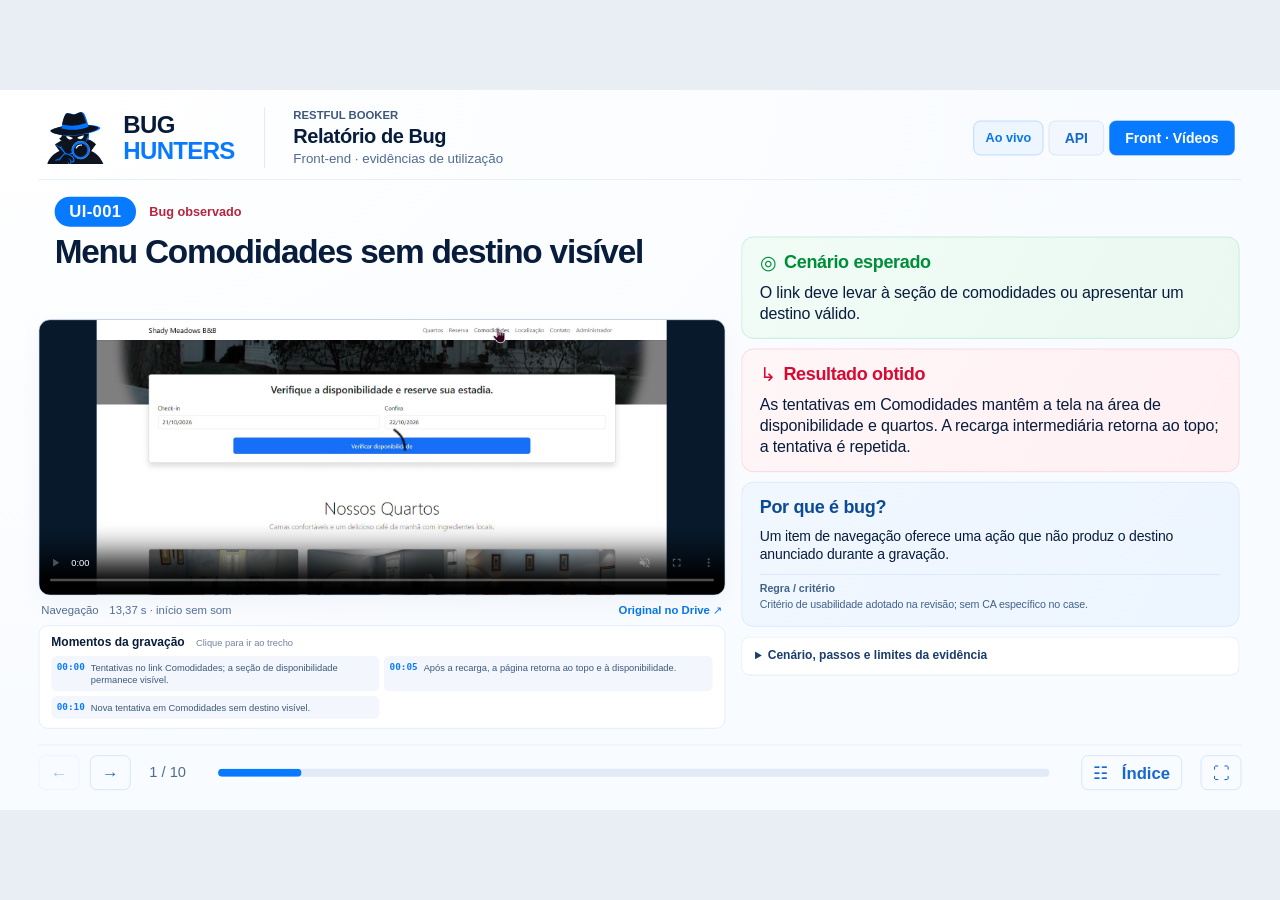
==== commit 524d9f42: "Add capability-scoped Supabase live sessions and mobile presentation controls" ====
--- a/manual.html
+++ b/manual.html
@@ -3,12 +3,16 @@
 <head>
   <meta charset="utf-8">
   <meta name="viewport" content="width=device-width,initial-scale=1">
+  <meta name="referrer" content="no-referrer">
   <meta name="theme-color" content="#f8fbff">
   <meta name="description" content="Evidências de utilização do Restful Booker: 10 vídeos revisados, cenários, resultados e análise dos bugs de interface.">
   <title>Evidências em vídeo | Bug Hunters</title>
   <link rel="icon" href="assets/favicon.svg" type="image/svg+xml">
   <link rel="stylesheet" href="manual.css">
   <script src="manual.js" defer></script>
+  <link rel="stylesheet" href="shared.css">
+  <script src="shared-config.js" defer></script>
+  <script src="shared.js" defer></script>
 </head>
 <body>
 <div class="frontend-canvas" id="frontend-canvas">
--- a/shared.css
+++ b/shared.css
@@ -0,0 +1,2 @@
+.shared-launch{font-family:Segoe UI,Arial,sans-serif;border:1px solid #a6caff;background:#edf5ff;color:#0876ec;border-radius:11px;font-size:19px;font-weight:650;padding:12px 17px;cursor:pointer;white-space:nowrap}.shared-launch:hover{background:#dcecff}.shared-launch[data-connected=true]{background:#eaf9ef;color:#08833e;border-color:#a4dab9}.shared-dialog{font-family:Segoe UI,Arial,sans-serif;width:min(630px,calc(100vw - 28px));max-height:calc(100dvh - 30px);overflow:auto;border:1px solid #cfdef2;border-radius:20px;background:#f8fbff;color:#0a2346;padding:27px;box-shadow:0 30px 100px #06224a55}.shared-dialog::backdrop{background:#061c3880;backdrop-filter:blur(6px)}.shared-dialog header{display:flex;align-items:center;justify-content:space-between;gap:12px;margin-bottom:18px}.shared-dialog h2{font-size:27px;letter-spacing:-.7px;line-height:1.1;margin:0}.shared-dialog p{font-size:16px;line-height:1.5;margin:13px 0;color:#3f5d82}.shared-dialog button,.shared-dialog a{font:600 16px Segoe UI,Arial,sans-serif;padding:11px 15px;border:1px solid #c8dafa;border-radius:9px;background:white;color:#0874e7;cursor:pointer;text-decoration:none}.shared-dialog .primary{background:#087aff;color:white;border-color:#087aff}.shared-dialog label{display:block;font-size:14px;font-weight:650;color:#315176;margin:20px 0 7px}.shared-dialog input{box-sizing:border-box;font:15px Segoe UI,Arial,sans-serif;width:100%;padding:13px;border:1px solid #bdcfe8;border-radius:9px;background:white;color:#173558}.shared-actions{display:flex;flex-wrap:wrap;gap:10px;margin:15px 0}.shared-join{border-top:1px solid #dce7f5;margin-top:22px;padding-top:5px}.shared-dialog .shared-status{font-size:14px;min-height:21px;color:#087b40}.shared-dialog .shared-status[data-error=true]{color:#c82b48}.shared-mobile-controls{display:none}.shared-mobile-controls button{min-height:54px;font-size:21px}.shared-mobile-controls #remote-next{background:#087aff;color:white}.shared-room-label{font:650 12px Consolas,monospace;color:#5b7495;display:block;margin-top:7px}.shared-dialog .remote-position{font-size:21px;color:#103767;font-weight:650}.shared-dialog button:disabled{opacity:.4;cursor:wait}.shared-dialog input:focus-visible,.shared-dialog button:focus-visible{outline:3px solid #087aff;outline-offset:3px}@media(max-width:750px){.shared-dialog{padding:22px}.shared-mobile-controls{display:grid;grid-template-columns:1fr 1fr;gap:10px}.shared-mobile-controls .remote-position{grid-column:1/-1;margin:0 0 5px}.shared-mobile-controls .remote-modes{display:flex;gap:8px;grid-column:1/-1}.shared-mobile-controls .remote-modes button{font-size:16px;flex:1}.shared-dialog h2{font-size:24px}}
+.shared-mobile-launch{position:fixed;right:12px;bottom:12px;z-index:20;font-size:16px;box-shadow:0 5px 20px #13386625}
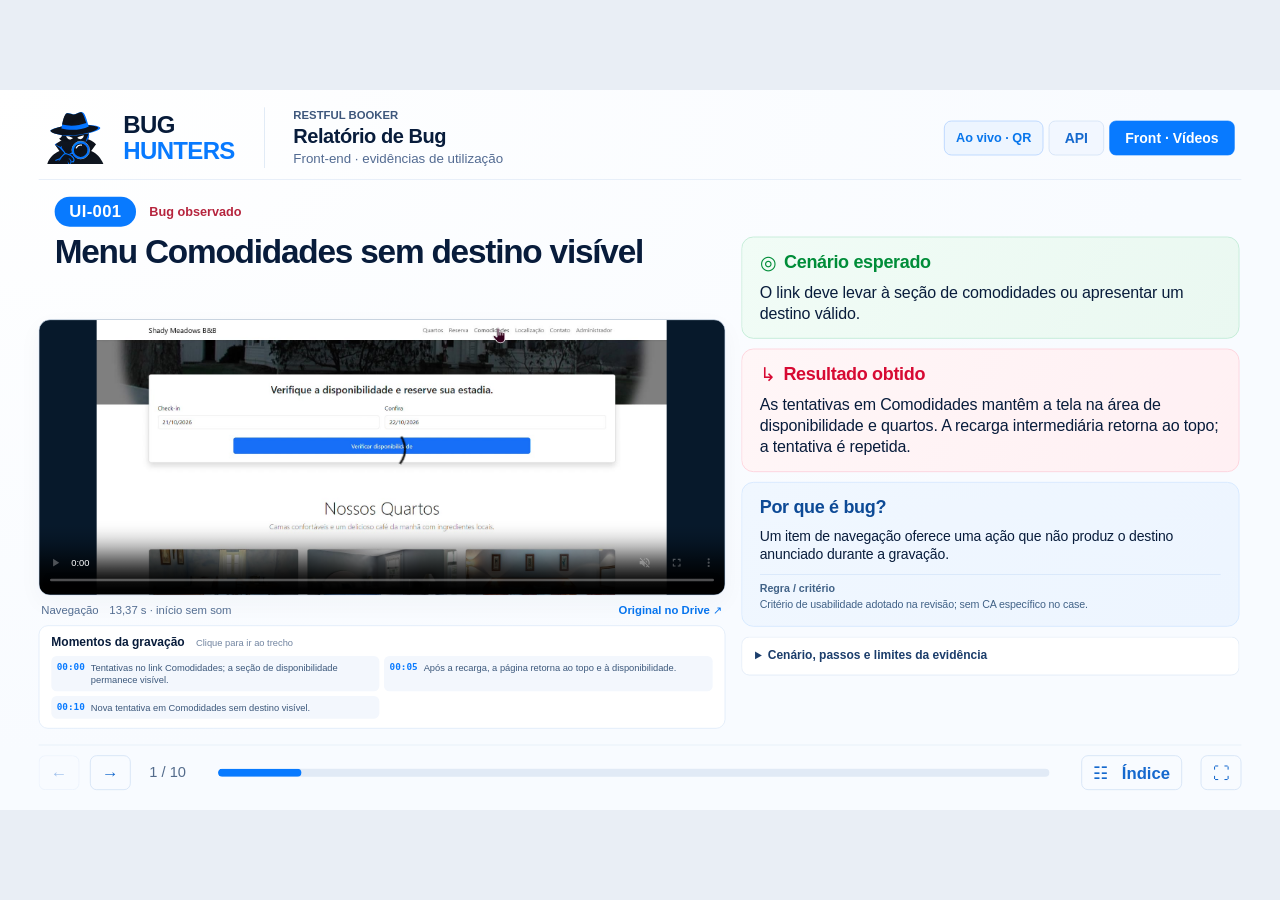
==== commit cd473fa1: "Add locally generated QR code for joining live presentation controls" ====
--- a/manual.html
+++ b/manual.html
@@ -11,6 +11,7 @@
   <link rel="stylesheet" href="manual.css">
   <script src="manual.js" defer></script>
   <link rel="stylesheet" href="shared.css">
+  <script src="assets/vendor/qrcode-generator-2.0.4.js" defer></script>
   <script src="shared-config.js" defer></script>
   <script src="shared.js" defer></script>
 </head>
--- a/shared.css
+++ b/shared.css
@@ -1,2 +1,4 @@
 .shared-launch{font-family:Segoe UI,Arial,sans-serif;border:1px solid #a6caff;background:#edf5ff;color:#0876ec;border-radius:11px;font-size:19px;font-weight:650;padding:12px 17px;cursor:pointer;white-space:nowrap}.shared-launch:hover{background:#dcecff}.shared-launch[data-connected=true]{background:#eaf9ef;color:#08833e;border-color:#a4dab9}.shared-dialog{font-family:Segoe UI,Arial,sans-serif;width:min(630px,calc(100vw - 28px));max-height:calc(100dvh - 30px);overflow:auto;border:1px solid #cfdef2;border-radius:20px;background:#f8fbff;color:#0a2346;padding:27px;box-shadow:0 30px 100px #06224a55}.shared-dialog::backdrop{background:#061c3880;backdrop-filter:blur(6px)}.shared-dialog header{display:flex;align-items:center;justify-content:space-between;gap:12px;margin-bottom:18px}.shared-dialog h2{font-size:27px;letter-spacing:-.7px;line-height:1.1;margin:0}.shared-dialog p{font-size:16px;line-height:1.5;margin:13px 0;color:#3f5d82}.shared-dialog button,.shared-dialog a{font:600 16px Segoe UI,Arial,sans-serif;padding:11px 15px;border:1px solid #c8dafa;border-radius:9px;background:white;color:#0874e7;cursor:pointer;text-decoration:none}.shared-dialog .primary{background:#087aff;color:white;border-color:#087aff}.shared-dialog label{display:block;font-size:14px;font-weight:650;color:#315176;margin:20px 0 7px}.shared-dialog input{box-sizing:border-box;font:15px Segoe UI,Arial,sans-serif;width:100%;padding:13px;border:1px solid #bdcfe8;border-radius:9px;background:white;color:#173558}.shared-actions{display:flex;flex-wrap:wrap;gap:10px;margin:15px 0}.shared-join{border-top:1px solid #dce7f5;margin-top:22px;padding-top:5px}.shared-dialog .shared-status{font-size:14px;min-height:21px;color:#087b40}.shared-dialog .shared-status[data-error=true]{color:#c82b48}.shared-mobile-controls{display:none}.shared-mobile-controls button{min-height:54px;font-size:21px}.shared-mobile-controls #remote-next{background:#087aff;color:white}.shared-room-label{font:650 12px Consolas,monospace;color:#5b7495;display:block;margin-top:7px}.shared-dialog .remote-position{font-size:21px;color:#103767;font-weight:650}.shared-dialog button:disabled{opacity:.4;cursor:wait}.shared-dialog input:focus-visible,.shared-dialog button:focus-visible{outline:3px solid #087aff;outline-offset:3px}@media(max-width:750px){.shared-dialog{padding:22px}.shared-mobile-controls{display:grid;grid-template-columns:1fr 1fr;gap:10px}.shared-mobile-controls .remote-position{grid-column:1/-1;margin:0 0 5px}.shared-mobile-controls .remote-modes{display:flex;gap:8px;grid-column:1/-1}.shared-mobile-controls .remote-modes button{font-size:16px;flex:1}.shared-dialog h2{font-size:24px}}
 .shared-mobile-launch{position:fixed;right:12px;bottom:12px;z-index:20;font-size:16px;box-shadow:0 5px 20px #13386625}
+
+.shared-qr{text-align:center;background:white;border:1px solid #d6e5f8;border-radius:15px;padding:18px 12px;margin:16px 0}.shared-qr h3{font:700 19px Segoe UI,Arial,sans-serif;letter-spacing:-.3px;margin:0 0 12px;color:#153b70}.shared-qr canvas{display:block;width:min(280px,100%);height:auto;margin:0 auto;image-rendering:pixelated}.shared-qr p{font-size:14px;margin:10px 0 0}.shared-dialog{width:min(650px,calc(100vw - 28px))}@media(max-width:750px){.shared-qr{display:none}}
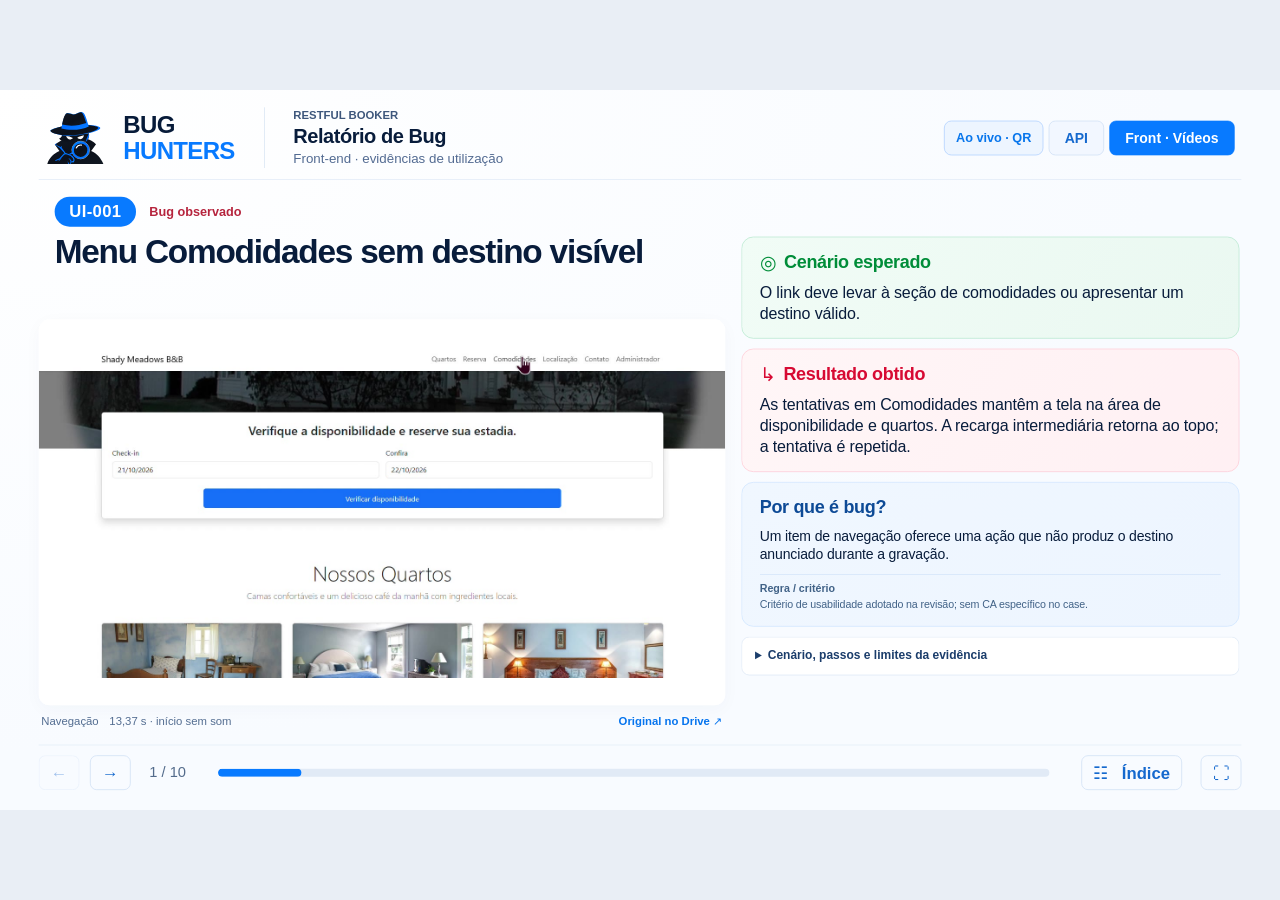
==== commit 466a1c82: "Expand evidence video area and show playback controls on interaction" ====
--- a/manual.html
+++ b/manual.html
@@ -26,9 +26,8 @@
     <section class="workspace" aria-label="Evidência selecionada">
       <div class="media-column">
         <div class="case-heading"><div><span id="case-id" class="id-tag"></span><span id="case-status" class="status"></span></div><h2 id="case-title"></h2></div>
-        <div class="video-stage"><video id="evidence-video" controls autoplay loop muted playsinline preload="auto" aria-label="Gravação de utilização selecionada"></video></div>
+        <div class="video-stage"><video id="evidence-video" tabindex="0" autoplay loop muted playsinline preload="auto" aria-label="Gravação de utilização selecionada"></video></div>
         <div class="video-meta"><span id="case-area"></span><span id="duration"></span><a id="source-link" target="_blank" rel="noopener">Original no Drive ↗</a></div>
-        <div class="timeline"><h3>Momentos da gravação <small>Clique para ir ao trecho</small></h3><div id="chapters"></div></div>
 
       </div>
       <aside class="analysis" aria-label="Cenário e análise">
--- a/manual.css
+++ b/manual.css
@@ -1,3 +1,6 @@
 :root{font-family:Inter,Segoe UI,Arial,sans-serif;color:#081c3b;background:#f8fbff;font-synthesis:none}*{box-sizing:border-box}body{margin:0;background:radial-gradient(ellipse at top left,#fff,#f8fbff 65%);min-height:100vh}button,a,video,summary{-webkit-tap-highlight-color:transparent}button,a{font:inherit}button,summary{cursor:pointer}a{color:#0674ee;text-decoration:none}button:focus-visible,a:focus-visible,summary:focus-visible,video:focus-visible{outline:3px solid #087aff;outline-offset:4px}button{border:0}button:disabled{opacity:.38;cursor:default}.masthead{margin:0 3.2%;padding:25px 8px;display:flex;align-items:center;gap:30px;border-bottom:1px solid #dfE9f6}.brand{display:flex;align-items:center;gap:20px;padding-right:35px;border-right:1px solid #d7e3f4;color:#071b39;font-size:27px;font-weight:850;line-height:1.04;letter-spacing:-1px}.brand img{width:76px;height:76px}.brand b{display:block;color:#087aff}.heading{display:grid;gap:7px}.heading>span{font-size:14px;color:#3e577c;letter-spacing:.6px;font-weight:650}.heading>strong{font-size:27px;letter-spacing:-.7px}.button{display:inline-flex;justify-content:center;align-items:center;gap:9px;border:1px solid #cbdcf3;border-radius:10px;background:#f2f7ff;color:#1569ce;padding:11px 17px;font-size:16px;font-weight:650;white-space:nowrap}.button:hover{background:#e5f0ff}.api-link{margin-left:auto}main{padding:0 3.2% 28px}.overview{display:flex;justify-content:space-between;align-items:center;gap:25px;padding:30px 8px 27px}.eyebrow{font-size:12px;letter-spacing:1.8px;font-weight:700;color:#557197;margin:0 0 9px}h1{font-size:clamp(25px,2.4vw,43px);letter-spacing:-1.6px;margin:0;line-height:1.1}h1 span{color:#087aff}.metrics{display:flex;gap:30px}.metrics>div{display:grid;gap:4px;min-width:90px}.metrics b{font-size:34px;color:#087aff;letter-spacing:-1px}.metrics span{font-size:13px;color:#526b8b}.filter-row{display:flex;justify-content:space-between;align-items:center;gap:18px;margin-bottom:25px}.filters{display:flex;flex-wrap:wrap;gap:7px}.filters button{border:1px solid #d8e5f7;border-radius:9px;background:white;color:#466183;padding:10px 15px;font-size:14px;font-weight:650}.filters button[aria-pressed=true]{background:#087aff;color:white;border-color:#087aff}.filters button:hover{box-shadow:0 3px 12px #087aff14}.review-note{color:#627898;font-size:13px}.workspace{display:grid;grid-template-columns:minmax(0,1.55fr) minmax(0,1fr);gap:27px;align-items:start}.media-column{min-width:0}.case-heading{padding:0 2px 18px}.case-heading>div{display:flex;align-items:center;gap:12px}.id-tag{font-size:14px;letter-spacing:.5px;font-weight:750;padding:7px 13px;border-radius:18px;color:white;background:#087aff}.status{font-size:13px;font-weight:650;color:#b6253e}.status[data-status=inconclusivo]{color:#906309}.status[data-status=controle]{color:#078240}.case-heading h2{font-size:clamp(25px,2vw,36px);line-height:1.15;letter-spacing:-1px;margin:12px 0 0}.video-stage{aspect-ratio:16/9;border-radius:16px;overflow:hidden;background:#07192b;border:1px solid #192f49;box-shadow:0 12px 35px #1029450a;display:flex;align-items:center;justify-content:center}.video-stage video{display:block;width:100%;height:100%;object-fit:contain}.video-meta{display:flex;align-items:center;gap:20px;font-size:13px;padding:13px 3px;color:#536d91}.video-meta a{margin-left:auto;font-weight:650}.timeline{padding:17px 20px;border:1px solid #dae7f7;border-radius:13px;background:white}.timeline h3{font-size:15px;margin:0 0 13px}.timeline h3 small{font-size:12px;margin-left:10px;font-weight:400;color:#7184a0}#chapters{display:grid;grid-template-columns:1fr 1fr;gap:8px}#chapters button{display:flex;align-items:flex-start;text-align:left;gap:9px;border-radius:8px;background:#f3f7fd;color:#3c587b;font-size:12px;line-height:1.4;padding:9px}#chapters button:hover{background:#e4f0ff}#chapters time{color:#087aff;font:650 12px Consolas,monospace;white-space:nowrap}.case-navigation{display:flex;justify-content:space-between;align-items:center;padding-top:17px}.case-navigation>span{font-size:14px;color:#536b8b}.analysis{display:grid;gap:14px;min-width:0;padding-top:2px}.box{padding:23px 26px;border:1px solid;border-radius:16px}.box h3{font-size:21px;letter-spacing:-.4px;margin:0 0 13px;display:flex;gap:12px;align-items:center}.box h3>span{font-size:29px;line-height:1}.box p{font-size:clamp(16px,1.2vw,22px);line-height:1.42;margin:0;letter-spacing:-.2px}.expected{background:linear-gradient(120deg,#f1fcf6,#eaf8f1);border-color:#afe6c9}.expected h3{color:#008d39}.obtained{background:linear-gradient(120deg,#fff6f7,#fff0f3);border-color:#ffc4d0}.obtained h3{color:#d70a33}.explanation{background:linear-gradient(120deg,#f0f7ff,#edf5ff);border-color:#cae2ff}.explanation h3{color:#0d4a96}.explanation>p{font-size:clamp(15px,1.05vw,19px)}.rule{border-top:1px solid #d1e3f9;margin-top:17px;padding-top:13px;color:#416287}.rule strong{font-size:13px;display:block;margin-bottom:5px}.rule p{font-size:13px;line-height:1.45}.details{border:1px solid #d9e5f5;border-radius:12px;background:white;padding:17px 21px;color:#456282;font-size:14px;line-height:1.55}.details summary{font-size:15px;font-weight:650;color:#1b3d6b}.details ol{padding-left:21px}.details h4{margin:17px 0 7px;color:#193c69}.details p{margin:7px 0}.library{margin-top:32px;border-top:1px solid #e0e9f6;padding-top:24px}.library-heading{display:flex;justify-content:space-between;align-items:center;gap:16px;margin-bottom:17px}.library h2{font-size:20px;margin:0;letter-spacing:-.4px}.library-heading a{font-size:14px}.library nav{display:grid;grid-template-columns:repeat(5,minmax(0,1fr));gap:12px}.evidence-card{display:flex;flex-direction:column;text-align:left;gap:9px;min-width:0;padding:0 0 15px;overflow:hidden;border:1px solid #dce7f6;border-radius:12px;background:white;color:#173356;transition:transform .18s,border-color .18s}.evidence-card:hover{transform:translateY(-3px);border-color:#78b4ff}.evidence-card[aria-current=true]{border:2px solid #087aff;background:#f0f7ff}.evidence-card img{width:100%;aspect-ratio:16/9;object-fit:contain;background:#0b1e32}.evidence-card span,.evidence-card strong{margin:0 12px}.evidence-card strong{font-size:14px;line-height:1.35}.evidence-card span{font-size:11px;color:#607897}.scope{font-size:12px;line-height:1.65;color:#657c99;padding:23px 0 0;max-width:1150px}.scope p{margin:7px 0}.sr-only{position:absolute;width:1px;height:1px;padding:0;margin:-1px;overflow:hidden;clip:rect(0,0,0,0);white-space:nowrap;border:0}.is-switching .box,.is-switching .case-heading{animation:enter .3s ease both}@keyframes enter{from{opacity:.3;transform:translateY(7px)}to{opacity:1;transform:none}}@media(min-width:1700px){.box{padding:26px 30px}.box h3{font-size:25px}.timeline{padding:19px 23px}#chapters button{font-size:14px}#chapters time{font-size:14px}.video-meta{font-size:15px}.case-heading{padding-bottom:20px}.heading strong{font-size:30px}}@media(max-width:1100px){.masthead{gap:18px;padding:18px 0}.brand{font-size:22px;padding-right:18px;gap:10px}.brand img{width:57px;height:57px}.heading>strong{font-size:22px}.heading>span{font-size:11px}.overview{align-items:start}.metrics{gap:17px}.metrics>div{min-width:60px}.metrics b{font-size:28px}.metrics span{font-size:11px}.workspace{grid-template-columns:1.3fr 1fr;gap:18px}.box{padding:18px}.box h3{font-size:18px}.review-note{display:none}.library nav{grid-template-columns:repeat(3,minmax(0,1fr))}}@media(max-width:760px){main{padding:0 18px 24px}.masthead{margin:0 18px;flex-wrap:wrap;gap:13px}.brand{border:0;padding:0}.brand img{width:47px;height:47px}.brand span{font-size:20px}.heading{margin-left:auto;text-align:right;max-width:55%}.heading>strong{font-size:17px}.api-link{padding:8px 11px;font-size:12px;margin-left:0;width:100%}.overview{display:block;padding:25px 0 20px}h1{font-size:29px}.metrics{margin-top:20px;justify-content:space-between;gap:8px}.metrics b{font-size:27px}.metrics span{font-size:10px}.filters button{font-size:12px;padding:9px 10px}.filter-row{margin-bottom:22px}.workspace{grid-template-columns:1fr;gap:24px}.case-heading h2{font-size:27px}.video-stage{border-radius:11px}.video-meta{gap:11px;font-size:11px}#chapters{grid-template-columns:1fr}.timeline h3 small{display:block;margin:5px 0 0}.box{padding:21px}.box h3{font-size:21px}.box p{font-size:17px}.rule p{font-size:13px}.explanation>p{font-size:16px}.library-heading{align-items:start;flex-direction:column;gap:10px}.library nav{grid-template-columns:repeat(2,minmax(0,1fr));gap:10px}.evidence-card strong{font-size:12px}.case-navigation .button{font-size:13px;padding:10px 14px}}@media(prefers-reduced-motion:reduce){*,*::before,*::after{animation:none!important;transition:none!important;scroll-behavior:auto!important}}
 .header-actions{display:flex;gap:10px;margin-left:auto}.header-actions .api-link{margin-left:0}.presenting .overview,.presenting .filter-row,.presenting .library,.presenting .scope{display:none}.presenting .masthead{padding-top:15px;padding-bottom:15px}.presenting main{padding-top:20px}.presenting .brand img{width:55px;height:55px}.presenting .heading strong{font-size:25px}@media(min-width:1000px){.presenting .workspace{height:calc(100dvh - 130px)}.presenting .media-column{height:100%;display:flex;flex-direction:column;min-height:0}.presenting .video-stage{flex:1;aspect-ratio:auto;min-height:0}.presenting .case-heading,.presenting .timeline,.presenting .case-navigation,.presenting .video-meta{flex-shrink:0}.presenting .analysis{max-height:100%;overflow-y:auto;padding:2px 3px 5px}.presenting .case-heading h2{font-size:32px}}@media(max-width:760px){.header-actions{width:100%;margin:0;display:grid;grid-template-columns:1fr 1fr}.header-actions .button{font-size:11px;padding:9px 5px}.header-actions .api-link{width:auto}}
 .frontend-canvas{position:fixed;left:50%;top:50%;width:1920px;height:1080px;transform:translate(-50%,-50%) scale(var(--front-scale,1));transform-origin:center;background:radial-gradient(ellipse at top left,#fff,#f8fbff 65%);overflow:hidden}html,body{height:100%;width:100%;overflow:hidden;background:#e9eef5}.frontend-canvas>.masthead{position:absolute;top:29px;left:58px;right:58px;margin:0;height:106px;padding:0 10px 20px;gap:43px;flex-wrap:nowrap}.frontend-canvas .brand{font-size:36px;gap:26px;padding-right:44px;border-right:1px solid #d4e1f2}.frontend-canvas .brand img{width:91px;height:91px}.frontend-canvas .heading{gap:5px;text-align:left;max-width:none;margin:0}.frontend-canvas .heading>span{font-size:17px;letter-spacing:0}.frontend-canvas .heading strong{font-size:30px;letter-spacing:-.7px}.frontend-canvas .heading small{font-size:20px;color:#536b92}.frontend-canvas .header-actions{display:flex;width:auto;margin-left:auto;gap:8px}.frontend-canvas .header-actions .button{font-size:21px;padding:13px 23px;width:auto}.active-mode{background:#087aff;color:white;border-color:#087aff}.frontend-canvas>main{position:absolute;inset:160px 58px 122px;padding:0}.frontend-canvas .workspace{height:100%;display:grid;grid-template-columns:minmax(0,1.372fr) minmax(0,1fr);gap:24px}.frontend-canvas .media-column{height:100%;min-height:0;display:flex;flex-direction:column}.frontend-canvas .case-heading{height:184px;padding:0 8px 16px 24px;flex-shrink:0}.frontend-canvas .case-heading h2{font-size:50px;letter-spacing:-1.8px;margin-top:12px;line-height:1.06}.frontend-canvas .id-tag{font-size:25px;padding:8px 22px;border-radius:26px}.frontend-canvas .status{font-size:19px}.frontend-canvas .case-heading>div{gap:20px}.frontend-canvas .video-stage{flex:1;min-height:0;aspect-ratio:auto;border:1px solid #d5e3f5;background:#07192b;border-radius:17px}.frontend-canvas .video-meta{flex-shrink:0;font-size:17px;padding:12px 4px;gap:16px}.frontend-canvas .timeline{flex-shrink:0;padding:14px 18px;border-radius:14px}.frontend-canvas .timeline h3{font-size:18px;margin-bottom:10px}.frontend-canvas .timeline h3 small{display:inline;margin-left:12px;font-size:14px}.frontend-canvas #chapters{grid-template-columns:1fr 1fr;gap:7px}.frontend-canvas #chapters button{font-size:14px;padding:8px;line-height:1.3}.frontend-canvas #chapters time{font-size:14px}.frontend-canvas .analysis{padding:60px 3px 1px 0;gap:15px;max-height:100%;overflow-y:auto;scrollbar-width:thin}.frontend-canvas .box{padding:22px 27px;border-radius:18px}.frontend-canvas .box h3{font-size:27px;margin-bottom:14px;letter-spacing:-.5px}.frontend-canvas .box p{font-size:24px;line-height:1.3}.frontend-canvas .explanation>p{font-size:21px}.frontend-canvas .rule{margin-top:15px;padding-top:12px}.frontend-canvas .rule strong{font-size:16px}.frontend-canvas .rule p{font-size:16px;line-height:1.3}.frontend-canvas .details{font-size:18px;padding:14px 20px}.frontend-canvas .details summary{font-size:18px}.frontend-canvas .case-navigation{position:absolute;bottom:30px;left:58px;right:58px;height:68px;border-top:1px solid #dfe9f6;display:flex;align-items:center;gap:28px;padding-top:15px}.directions{display:flex;gap:16px}.frontend-canvas .case-navigation .button{min-width:58px;min-height:52px;font-size:25px;padding:10px 17px;background:#f8fbff}.frontend-canvas .case-navigation>span{font-size:22px;white-space:nowrap}.nav-progress{height:12px;flex:1;margin:0 20px;background:#e1eaf6;border-radius:6px;overflow:hidden}.nav-progress>span{display:block;height:100%;background:#087aff;border-radius:6px;transition:width .4s ease}#front-index{width:min(1420px,calc(100vw - 32px));max-height:calc(100dvh - 40px);overflow:auto;border:1px solid #d5e3f4;border-radius:20px;padding:27px;background:#f8fbff;color:#081c3b;box-shadow:0 25px 90px #0b234644}#front-index::backdrop{background:#071c3880;backdrop-filter:blur(5px)}.index-top{display:flex;justify-content:space-between;align-items:center;gap:15px}.index-top h2{font-size:28px;margin:0}#front-index .overview{padding:25px 0}#front-index .overview h1{font-size:26px}#front-index .library{margin-top:5px;padding-top:18px}#front-index .library nav{grid-template-columns:repeat(5,minmax(0,1fr))}#front-index .filter-row{flex-wrap:wrap}#front-index .scope{max-width:none}#front-index .metrics{gap:15px}#front-index .metrics>div{min-width:70px}#front-index .metrics b{font-size:28px}#front-index .metrics span{font-size:11px}@media(max-width:760px){#front-index .overview{display:block}#front-index .metrics{margin-top:20px}#front-index .library nav{grid-template-columns:repeat(2,minmax(0,1fr))}#front-index .library-heading{align-items:start;flex-direction:column}}@media(prefers-reduced-motion:reduce){.nav-progress>span{transition:none}}
+
+/* Let the recording use all the height freed by the chapter panel. */
+.frontend-canvas .video-stage{background:#fff;border:0;box-shadow:0 6px 25px #15386408}.frontend-canvas .video-stage video{background:#fff;object-fit:contain}.frontend-canvas .video-meta{padding-top:14px;padding-bottom:0}
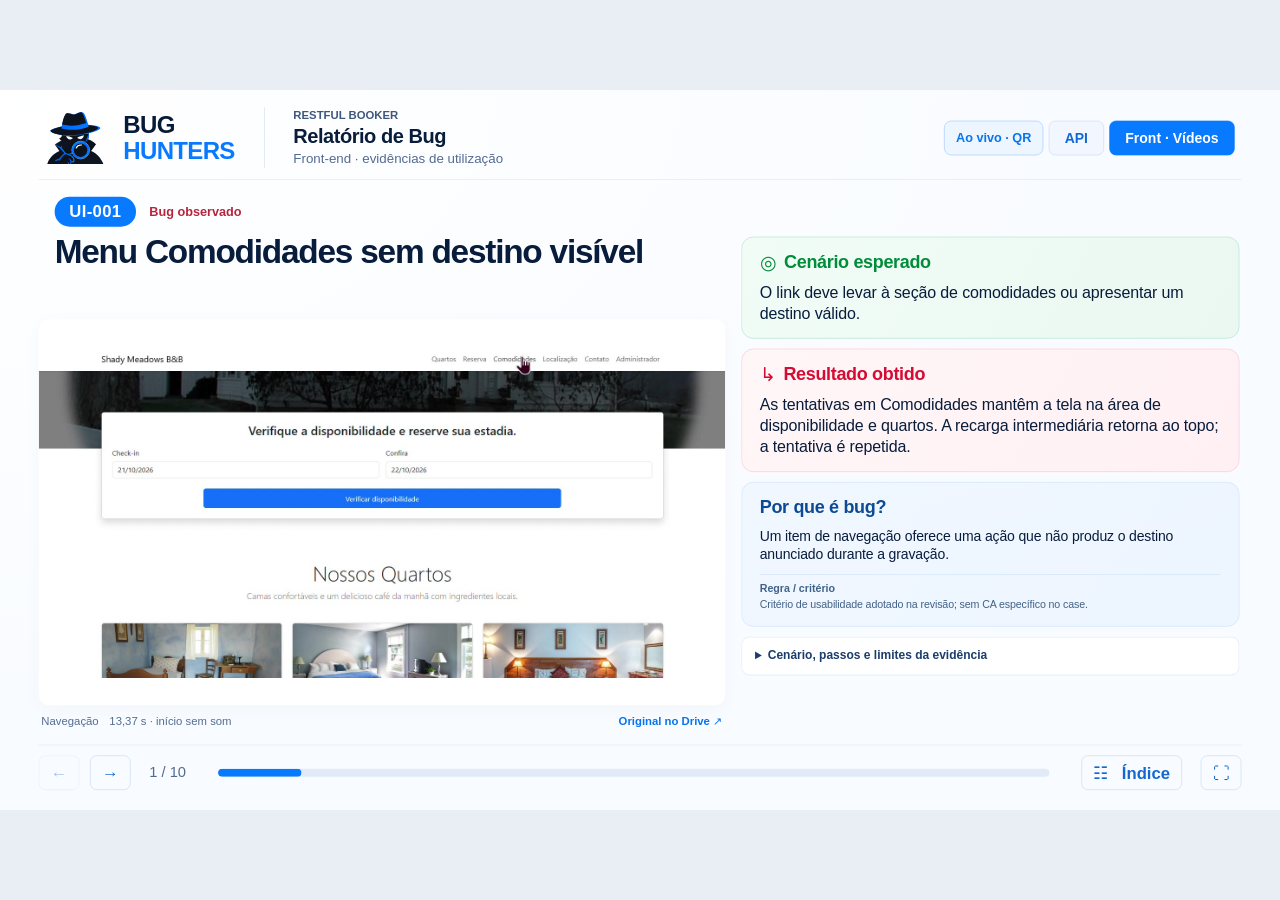
==== commit 370ce8ff: "Correct UI-008 failure notice with calendar event and inaccessible details" ====
--- a/manual.html
+++ b/manual.html
@@ -44,9 +44,9 @@
 </div>
 <dialog id="front-index" aria-labelledby="front-index-title"><div class="index-top"><h2 id="front-index-title">Evidências do Front</h2><button class="button" id="close-front-index">Fechar</button></div>    <section class="overview" aria-label="Resultado da revisão">
       <div><p class="eyebrow">AÇÃO, RESULTADO E CONTEXTO</p><h1>A evidência em movimento<span>.</span></h1></div>
-      <div class="metrics"><div><b>10</b><span>vídeos revisados</span></div><div><b>3</b><span>bugs observados</span></div><div><b>6</b><span>em análise</span></div><div><b>1</b><span>controle visual</span></div></div>
+      <div class="metrics"><div><b>10</b><span>vídeos revisados</span></div><div><b>4</b><span>bugs observados</span></div><div><b>5</b><span>em análise</span></div><div><b>1</b><span>controle visual</span></div></div>
     </section>
-    <div class="filter-row"><div class="filters" role="group" aria-label="Filtrar evidências"><button data-filter="all" aria-pressed="true">Todos os vídeos (10)</button><button data-filter="bug" aria-pressed="false">Bugs observados (3)</button><button data-filter="inconclusivo" aria-pressed="false">Em análise (6)</button><button data-filter="controle" aria-pressed="false">Controle (1)</button></div><span class="review-note">Gravações integrais · legendas descritivas opcionais</span></div>
+    <div class="filter-row"><div class="filters" role="group" aria-label="Filtrar evidências"><button data-filter="all" aria-pressed="true">Todos os vídeos (10)</button><button data-filter="bug" aria-pressed="false">Bugs observados (4)</button><button data-filter="inconclusivo" aria-pressed="false">Em análise (5)</button><button data-filter="controle" aria-pressed="false">Controle (1)</button></div><span class="review-note">Gravações integrais · legendas descritivas opcionais</span></div>
     <section class="library" aria-label="Índice dos vídeos"><div class="library-heading"><h2>Escolha uma evidência</h2><a href="EVIDENCIAS-UTILIZACAO.md" download>Baixar documentação completa ↓</a></div><nav id="evidence-list" aria-label="Vídeos disponíveis"></nav></section>
     <footer class="scope"><p><strong>Escopo da revisão.</strong> Interface pública e administrativa, distinta da API dos slides anteriores. Datas de 21/10/2026 inferidas dos nomes dos arquivos; versão da aplicação não informada. A revisão documenta o que as gravações mostram, sem nova execução no sistema.</p><p>Os critérios de navegação e unicidade são critérios de revisão declarados. As ocorrências em análise não entram na contagem de bugs. A exclusão mostrada é de quarto, não de reserva; a tela de login no fim de um vídeo não comprova falha de autenticação.</p><a href="manual-data.json" download>Dados e rastreabilidade (JSON) ↓</a></footer>
 </dialog>
